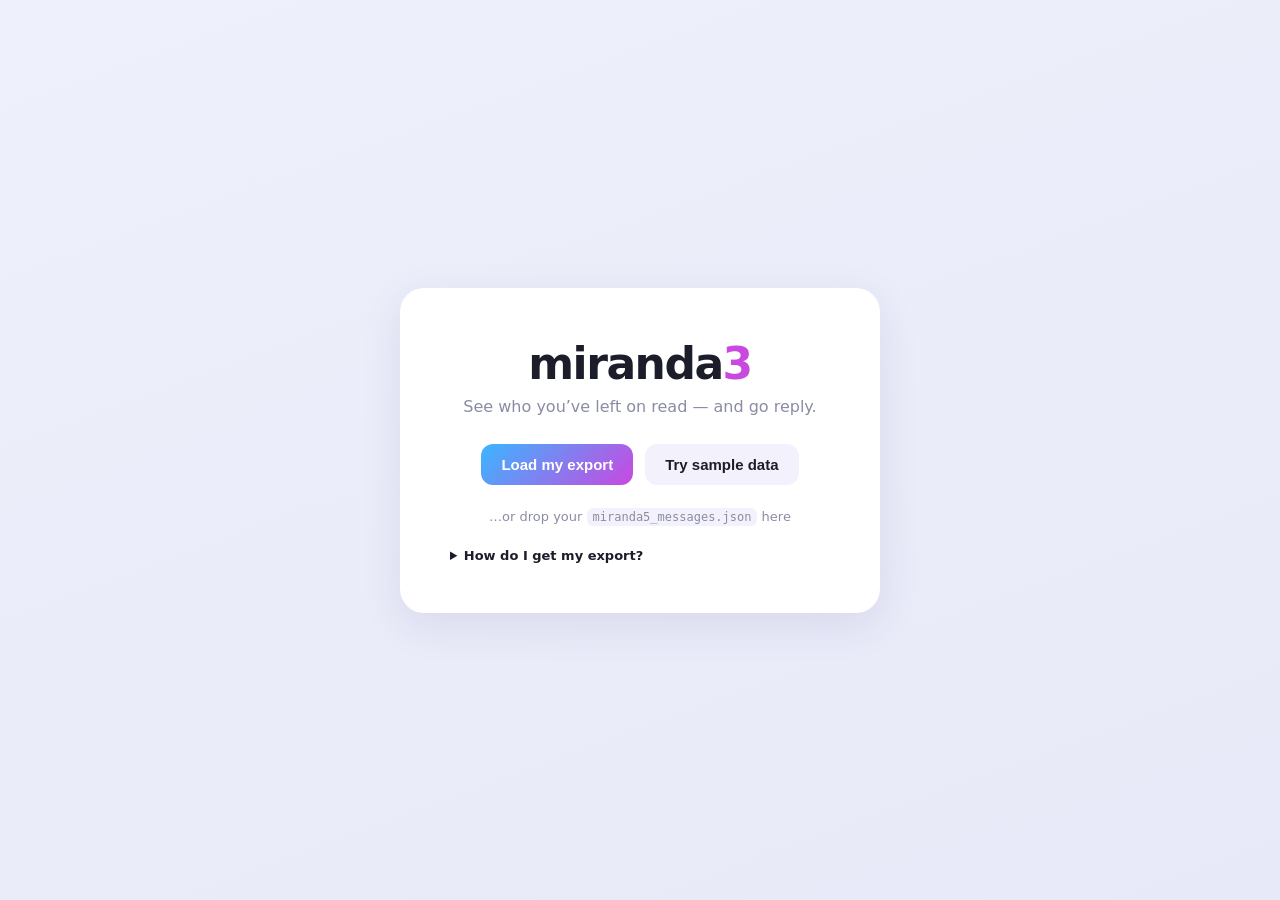
==== miranda.html @ cc1b2125 "Add self-contained miranda.html (single-file, double-clickable build) Bundles index.html + styles.cs" ====
<!DOCTYPE html>
<html lang="en">
<head>
<meta charset="UTF-8" />
<meta name="viewport" content="width=device-width, initial-scale=1.0" />
<title>Miranda3 — who's waiting on you</title>
<style>
:root {
  --bg: #eef0fb;
  --bg2: #e7e9f8;
  --card: #ffffff;
  --card2: #f3f1fb;
  --ink: #1c1d2b;
  --muted: #8a8ca3;
  --line: #e6e6f0;
  --green: #2dd4a0;
  --yellow: #f5c842;
  --orange: #f59e42;
  --red: #ef4444;
  --accent: #c948e0;
  --accent2: #3bb6ff;
  --shadow: 0 12px 40px rgba(60, 50, 120, 0.10);
}
[data-theme="dark"] {
  --bg: #0f1018;
  --bg2: #15172300;
  --card: #1b1d2b;
  --card2: #20223200;
  --ink: #f2f3fb;
  --muted: #8b8ea8;
  --line: #2a2c3e;
  --shadow: 0 12px 40px rgba(0, 0, 0, 0.35);
}

* { box-sizing: border-box; }
html, body { margin: 0; padding: 0; }
body {
  font-family: -apple-system, BlinkMacSystemFont, "Segoe UI", Inter, system-ui, sans-serif;
  background: linear-gradient(160deg, var(--bg), var(--bg2));
  color: var(--ink);
  min-height: 100vh;
  -webkit-font-smoothing: antialiased;
}
.screen { max-width: 980px; margin: 0 auto; padding: 24px; }

/* ── Logo ── */
.logo { font-size: 44px; font-weight: 800; letter-spacing: -1.5px; }
.logo span { color: var(--accent); }
.logo.small { font-size: 24px; }

/* ── Start screen ── */
#start { display: flex; align-items: center; justify-content: center; min-height: 100vh; }
.start-card {
  background: var(--card); border-radius: 24px; padding: 48px; max-width: 480px; width: 100%;
  box-shadow: var(--shadow); text-align: center; border: 2px dashed transparent; transition: border-color .15s;
}
.start-card.dragover { border-color: var(--accent); }
.tagline { color: var(--muted); margin: 8px 0 28px; font-size: 16px; }
.start-actions { display: flex; gap: 12px; justify-content: center; flex-wrap: wrap; }
.drop-hint { color: var(--muted); margin-top: 24px; font-size: 13px; }
.drop-hint code, .how code { background: var(--card2); padding: 2px 6px; border-radius: 6px; font-size: 12px; }
.how { margin-top: 24px; text-align: left; color: var(--muted); font-size: 13px; }
.how summary { cursor: pointer; color: var(--ink); font-weight: 600; }
.how ol { margin: 12px 0 0; padding-left: 20px; line-height: 1.7; }
.how .dl-cmd { color: var(--accent); font-weight: 600; text-decoration: none; }
.how .dl-cmd:hover { text-decoration: underline; }
.how .dl-cmd code { color: inherit; }
.how-note { display: block; font-size: 12px; opacity: .8; }

/* ── Buttons ── */
.btn { border: none; border-radius: 12px; padding: 12px 20px; font-size: 15px; font-weight: 600; cursor: pointer; transition: transform .1s, opacity .15s; }
.btn:active { transform: scale(.97); }
.btn.primary { background: linear-gradient(135deg, var(--accent2), var(--accent)); color: #fff; }
.btn.ghost { background: var(--card2); color: var(--ink); }
.btn.tiny { padding: 7px 14px; font-size: 13px; border-radius: 9px; }

/* ── Topbar ── */
.topbar { display: flex; align-items: center; justify-content: space-between; margin-bottom: 8px; }
.topbar-right { display: flex; align-items: center; gap: 10px; }
.updated { color: var(--muted); font-size: 12px; }

/* ── Hero ── */
.hero { display: grid; grid-template-columns: 1fr 1fr; gap: 24px; align-items: center; margin: 16px 0 32px; }
.score-wrap { display: flex; flex-direction: column; align-items: center; gap: 12px; }
.ring { position: relative; width: 200px; height: 200px; filter: drop-shadow(0 0 24px rgba(201,72,224,.25)); }
.ring svg { transform: rotate(-90deg); }
.ring-track { fill: none; stroke: var(--line); stroke-width: 12; }
.ring-fill { fill: none; stroke: url(#ringGrad); stroke-width: 12; stroke-linecap: round;
  stroke-dasharray: 540; stroke-dashoffset: 540; transition: stroke-dashoffset 1s cubic-bezier(.2,.8,.2,1); }
.ring-center { position: absolute; inset: 0; display: flex; flex-direction: column; align-items: center; justify-content: center; }
.score-num { font-size: 64px; font-weight: 800; line-height: 1; color: var(--yellow); }
.score-cap { font-size: 13px; letter-spacing: 2px; color: var(--muted); margin-top: 4px; }
.score-label { font-size: 18px; font-weight: 700; }

.stats { display: flex; flex-direction: column; gap: 14px; }
.stat { background: var(--card); border-radius: 18px; padding: 18px 22px; box-shadow: var(--shadow); }
.stat-val { font-size: 34px; font-weight: 800; }
.stat-cap { font-size: 12px; letter-spacing: 1.5px; color: var(--muted); margin: 2px 0 10px; }
.bar { height: 5px; background: var(--line); border-radius: 3px; overflow: hidden; }
.bar span { display: block; height: 100%; width: 0; background: var(--orange); border-radius: 3px; transition: width .8s; }
#barRate { background: var(--green); }

/* ── Action list ── */
.action-head { display: flex; align-items: baseline; justify-content: space-between; margin-bottom: 14px; }
.action-head h2 { margin: 0; font-size: 26px; }
.action-sub { color: var(--muted); font-size: 14px; }
.filters { display: flex; gap: 10px; margin-bottom: 18px; flex-wrap: wrap; }
.chip { background: var(--card2); border: 1px solid var(--line); border-radius: 999px; padding: 8px 16px;
  font-size: 14px; font-weight: 600; color: var(--muted); cursor: pointer; transition: all .15s; }
.chip.active { background: linear-gradient(135deg, var(--accent2), var(--accent)); color: #fff; border-color: transparent; }
.chip em { font-style: normal; opacity: .7; font-weight: 700; margin-left: 2px; }
.chip.active em { opacity: .9; }

.thread-list { display: flex; flex-direction: column; gap: 12px; }
.thread { display: flex; align-items: center; gap: 16px; background: var(--card); border-radius: 18px;
  padding: 16px 20px; box-shadow: var(--shadow); }
.avatar { width: 48px; height: 48px; border-radius: 50%; background: linear-gradient(135deg, #8a5cf6, #6d4cf0);
  color: #fff; display: flex; align-items: center; justify-content: center; font-size: 20px; font-weight: 700; flex-shrink: 0; }
.thread-main { flex: 1; min-width: 0; }
.thread-top { display: flex; justify-content: space-between; align-items: baseline; gap: 12px; }
.thread-name { font-weight: 700; font-size: 16px; }
.group-tag { font-size: 11px; font-weight: 700; letter-spacing: .3px; text-transform: uppercase;
  color: var(--accent); background: var(--card2); border-radius: 999px; padding: 2px 7px; vertical-align: middle; }
.thread-when { color: var(--muted); font-size: 13px; white-space: nowrap; }
.thread-when .dot { display: inline-block; width: 7px; height: 7px; border-radius: 50%; margin-left: 6px; vertical-align: middle; }
.thread-preview { color: var(--muted); font-size: 14px; margin-top: 3px; overflow: hidden; text-overflow: ellipsis; white-space: nowrap; }
.thread-preview b { color: var(--ink); font-weight: 600; }
.thread-actions { display: flex; gap: 8px; flex-shrink: 0; }
.go-btn { background: linear-gradient(135deg, var(--accent2), var(--accent)); color: #fff; border: none;
  border-radius: 12px; padding: 10px 16px; font-weight: 700; font-size: 14px; cursor: pointer; white-space: nowrap; text-decoration: none; display: inline-block; }
.go-btn:active { transform: scale(.97); }
.dismiss-btn { background: transparent; border: 1px solid var(--line); color: var(--muted); border-radius: 12px;
  padding: 10px 12px; cursor: pointer; font-size: 14px; }

.empty { text-align: center; color: var(--muted); padding: 48px 20px; font-size: 16px; }

.foot { display: flex; align-items: center; justify-content: space-between; margin-top: 32px; padding-top: 16px; border-top: 1px solid var(--line); }
.foot-note { color: var(--muted); font-size: 12px; }

@media (max-width: 720px) {
  .hero { grid-template-columns: 1fr; }
  .thread { flex-wrap: wrap; }
  .thread-actions { width: 100%; justify-content: flex-end; }
}

</style>
</head>
<body>

<!-- ───────────── Start screen ───────────── -->
<section id="start" class="screen">
  <div class="start-card" id="dropzone">
    <div class="logo">miranda<span>3</span></div>
    <p class="tagline">See who you’ve left on read — and go reply.</p>
    <div class="start-actions">
      <button class="btn primary" id="pickFile">Load my export</button>
      <button class="btn ghost" id="loadSample">Try sample data</button>
    </div>
    <p class="drop-hint">…or drop your <code>miranda5_messages.json</code> here</p>
    <details class="how">
      <summary>How do I get my export?</summary>
      <ol>
        <li>Grant <b>Full Disk Access</b> to Terminal (System Settings → Privacy &amp; Security).</li>
        <li>Double-click <code>export.command</code> in this folder.</li>
        <li>It writes <code>~/Desktop/miranda5_messages.json</code> — load that here.</li>
      </ol>
    </details>
    <input type="file" id="fileInput" accept="application/json,.json" hidden />
  </div>
</section>

<!-- ───────────── Dashboard ───────────── -->
<section id="dash" class="screen" hidden>
  <header class="topbar">
    <div class="logo small">miranda<span>3</span></div>
    <div class="topbar-right">
      <span class="updated" id="updated"></span>
      <button class="btn tiny ghost" id="refreshBtn" title="Re-read your export file — auto-updates when you re-run the export">↻ refresh</button>
      <button class="btn tiny ghost" id="darkToggle">dark mode</button>
      <button class="btn tiny ghost" id="reload">load other file</button>
    </div>
  </header>

  <div class="hero">
    <div class="score-wrap">
      <div class="ring" id="ring">
        <svg viewBox="0 0 200 200" width="200" height="200">
          <defs>
            <linearGradient id="ringGrad" x1="0%" y1="100%" x2="100%" y2="0%">
              <stop offset="0%" stop-color="#3bb6ff" />
              <stop offset="100%" stop-color="#c948e0" />
            </linearGradient>
          </defs>
          <circle class="ring-track" cx="100" cy="100" r="86" />
          <circle class="ring-fill" id="ringFill" cx="100" cy="100" r="86" />
        </svg>
        <div class="ring-center">
          <div class="score-num" id="scoreNum">--</div>
          <div class="score-cap">SCORE</div>
        </div>
      </div>
      <div class="score-label" id="scoreLabel"></div>
    </div>

    <div class="stats">
      <div class="stat">
        <div class="stat-val" id="statRate">--%</div>
        <div class="stat-cap">REPLY RATE</div>
        <div class="bar"><span id="barRate"></span></div>
      </div>
      <div class="stat">
        <div class="stat-val" id="statWait">--</div>
        <div class="stat-cap">AVG WAIT</div>
        <div class="bar"><span id="barWait"></span></div>
      </div>
      <div class="stat">
        <div class="stat-val" id="statHang">--</div>
        <div class="stat-cap">WAITING ON YOU</div>
        <div class="bar"><span id="barHang"></span></div>
      </div>
    </div>
  </div>

  <div class="action">
    <div class="action-head">
      <h2>Action needed</h2>
      <span class="action-sub" id="actionSub"></span>
    </div>

    <div class="filters" id="filters">
      <button class="chip active" data-bucket="1d">1 day <em></em></button>
      <button class="chip" data-bucket="7d">7 days <em></em></button>
      <button class="chip" data-bucket="30d">30 days <em></em></button>
      <button class="chip" data-bucket="90d">90 days <em></em></button>
    </div>

    <div class="thread-list" id="threads"></div>
    <div class="empty" id="emptyState" hidden>🎉 Nobody’s waiting on you in this window. Inbox zero vibes.</div>
  </div>

  <footer class="foot">
    <button class="btn tiny ghost" id="showDismissed"></button>
    <span class="foot-note">All data stays in this browser. Nothing is uploaded.</span>
  </footer>
</section>

<script>
/*
 * Miranda3 core logic — pure functions, no DOM.
 *
 * Shared by the browser app (app.js) and the Node smoke test (test/smoke.js).
 * Everything here operates on the conversation objects produced by
 * export.command and is deterministic given a `now` timestamp, so it can be
 * unit-tested without a browser or a real chat.db.
 */
(function (root, factory) {
  if (typeof module === 'object' && module.exports) {
    module.exports = factory();
  } else {
    root.Miranda = factory();
  }
})(typeof self !== 'undefined' ? self : this, function () {
  'use strict';

  var HOUR = 3600000;
  var DAY = 86400000;

  // Time buckets the user asked for: unanswered texts in the last 1 / 7 / 30 / 90 days.
  // `maxDays` is the upper bound (inclusive) on how long a thread has been waiting.
  var BUCKETS = [
    { key: '1d', label: '1 day', maxDays: 1 },
    { key: '7d', label: '7 days', maxDays: 7 },
    { key: '30d', label: '30 days', maxDays: 30 },
    { key: '90d', label: '90 days', maxDays: 90 }
  ];

  function getCategory(c) {
    // A manual override (set in the UI) always wins.
    if (c.override) return c.override;
    return c.category || 'uncategorized';
  }

  // Hours since the conversation's last message. Used everywhere for "how long
  // have they been waiting on me".
  function waitHours(c, now) {
    if (!c.last_message_at) return 0;
    return (now - new Date(c.last_message_at).getTime()) / HOUR;
  }

  function waitDays(c, now) {
    return waitHours(c, now) / 24;
  }

  // 1:1, personal, not spam/delivery. This backs the responsiveness *score*,
  // which is deliberately 1:1-only — group dynamics don't imply a personal
  // reply obligation, so folding them in would distort the score.
  function isPersonal(c) {
    if (c.is_group) return false;
    var cat = getCategory(c);
    return cat !== 'spam' && cat !== 'delivery';
  }

  // Inbox eligibility for the "waiting on you" list. Same as isPersonal but
  // ALSO includes group chats of any size (still excludes spam/delivery). The
  // list shows these groups; the score (isPersonal) still ignores them, so
  // group dynamics never distort your responsiveness number.
  function inInbox(c) {
    var cat = getCategory(c);
    if (cat === 'spam' || cat === 'delivery') return false;
    return true;
  }

  // "Waiting on you": inbox-eligible (1:1 or group), they sent the last
  // substantive message, and you have not dismissed it.
  function needsResponse(c, dismissed) {
    if (!inInbox(c)) return false;
    if (c.i_replied_last) return false;
    if (dismissed && dismissed[c.id]) return false;
    return true;
  }

  // Which time bucket a waiting conversation falls into. Buckets are cumulative
  // windows (1d ⊂ 7d ⊂ 30d ⊂ 90d); `bucketKeyFor` returns the *tightest* one.
  function bucketKeyFor(c, now) {
    var d = waitDays(c, now);
    for (var i = 0; i < BUCKETS.length; i++) {
      if (d <= BUCKETS[i].maxDays) return BUCKETS[i].key;
    }
    return null; // older than 90 days — outside the tracked window
  }

  // Conversations waiting on you within a given bucket window (cumulative).
  // bucketKey null/'all' => everything up to 90 days.
  function waitingInBucket(conversations, bucketKey, now, dismissed) {
    var maxDays = 90;
    if (bucketKey && bucketKey !== 'all') {
      var b = BUCKETS.filter(function (x) { return x.key === bucketKey; })[0];
      if (b) maxDays = b.maxDays;
    }
    return conversations
      .filter(function (c) { return needsResponse(c, dismissed); })
      .filter(function (c) { return waitDays(c, now) <= maxDays; })
      .sort(function (a, b) { return waitHours(b, now) - waitHours(a, now); });
  }

  // Count of waiting threads in each cumulative bucket.
  function bucketCounts(conversations, now, dismissed) {
    var out = {};
    BUCKETS.forEach(function (b) {
      out[b.key] = waitingInBucket(conversations, b.key, now, dismissed).length;
    });
    return out;
  }

  // ── Score ────────────────────────────────────────────────────────────────
  // 0–100 responsiveness over the eligible personal set.
  //   reply rate   45%  — share of threads where you got the last word
  //   reply speed  25%  — penalize slow average response on open threads
  //   hanging      30%  — penalize open threads, older ones weigh more
  function computeScore(conversations, now, dismissed) {
    var personal = conversations.filter(isPersonal);
    if (!personal.length) {
      return { score: 100, rate: 100, speed: 0, speedScore: 100, hanging: 0, hangingScore: 100, replied: 0, total: 0 };
    }
    var replied = personal.filter(function (c) { return c.i_replied_last || (dismissed && dismissed[c.id]); });
    var unreplied = personal.filter(function (c) { return !c.i_replied_last && !(dismissed && dismissed[c.id]); });
    var total = personal.length;
    var rate = Math.round((replied.length / total) * 100);

    var avgWait = 0;
    if (unreplied.length) {
      avgWait = unreplied.reduce(function (s, c) {
        if (!c.last_message_at) return s;
        return s + waitHours(c, now);
      }, 0) / unreplied.length;
    }
    var speedScore = 100;
    if (avgWait > 1) speedScore = Math.max(0, Math.round(100 - (avgWait / 72) * 100));

    var hp = 0;
    unreplied.forEach(function (c) {
      if (!c.last_message_at) return;
      var h = waitHours(c, now);
      if (h < 1) hp += 1; else if (h < 24) hp += 3; else if (h < 72) hp += 6; else hp += 10;
    });
    var hangingScore = Math.max(0, 100 - hp);

    var score = Math.round(rate * 0.45 + speedScore * 0.25 + hangingScore * 0.30);
    return {
      score: Math.max(0, Math.min(100, score)),
      rate: rate,
      speed: avgWait,
      speedScore: speedScore,
      hanging: unreplied.length,
      hangingScore: hangingScore,
      replied: replied.length,
      total: total
    };
  }

  function scoreLabel(score) {
    if (score <= 15) return 'actively ghosting 👻';
    if (score <= 35) return 'bad texter 😬';
    if (score <= 55) return 'hit or miss 🎲';
    if (score <= 75) return 'solid 👍';
    if (score <= 90) return 'on it ⚡️';
    return 'ELITE responder 🏆';
  }

  function scoreColorVar(s) {
    if (s >= 85) return 'var(--green)';
    if (s >= 65) return 'var(--yellow)';
    if (s >= 40) return 'var(--orange)';
    return 'var(--red)';
  }

  // ── Display helpers ────────────────────────────────────────────────────────
  function displayName(c) {
    if (c.is_group && c.group_name && c.group_name.trim()) return c.group_name.trim();
    return c.contact_name || c.phone || 'Unknown';
  }

  function initial(c) {
    var n = displayName(c).trim();
    return n ? n[0].toUpperCase() : '?';
  }

  function relTime(d, now) {
    if (!d) return '';
    var ms = now - new Date(d).getTime();
    var m = Math.floor(ms / 60000), h = Math.floor(ms / HOUR), dy = Math.floor(ms / DAY);
    if (m < 1) return 'now';
    if (m < 60) return m + 'm';
    if (h < 24) return h + 'h';
    if (dy < 7) return dy + 'd';
    return new Date(d).toLocaleDateString('en-US', { month: 'short', day: 'numeric' });
  }

  function fmtSpeed(h) {
    if (h < 1) return '<1h';
    if (h < 48) return Math.round(h) + 'h';
    return Math.round(h / 24) + 'd';
  }

  // Builds the `sms:` URL macOS hands to Messages.app, opening that thread.
  function buildSmsHref(phone) {
    var clean = String(phone || '').replace(/\s/g, '');
    if (!clean) return null;
    // Only follow if it looks like a real number (avoid synthetic group labels).
    if (!/^\+?\d+$/.test(clean)) return null;
    return 'sms:' + clean;
  }

  return {
    BUCKETS: BUCKETS,
    HOUR: HOUR,
    DAY: DAY,
    getCategory: getCategory,
    waitHours: waitHours,
    waitDays: waitDays,
    isPersonal: isPersonal,
    inInbox: inInbox,
    needsResponse: needsResponse,
    bucketKeyFor: bucketKeyFor,
    waitingInBucket: waitingInBucket,
    bucketCounts: bucketCounts,
    computeScore: computeScore,
    scoreLabel: scoreLabel,
    scoreColorVar: scoreColorVar,
    displayName: displayName,
    initial: initial,
    relTime: relTime,
    fmtSpeed: fmtSpeed,
    buildSmsHref: buildSmsHref
  };
});

/*
 * Miranda3 sample data generator.
 *
 * Produces a realistic export-shaped payload with conversations spread across
 * the 1 / 7 / 30 / 90-day buckets, plus replied threads and noise (spam,
 * delivery, group) so the score and filters are meaningful. Dates are relative
 * to "now" so the demo never goes stale.
 */
(function (root, factory) {
  if (typeof module === 'object' && module.exports) {
    module.exports = factory();
  } else {
    root.MirandaSample = factory();
  }
})(typeof self !== 'undefined' ? self : this, function () {
  'use strict';

  function generateSampleData(now) {
    now = now || Date.now();
    var iso = function (msAgo) { return new Date(now - msAgo).toISOString(); };
    var H = 3600000, D = 86400000;

    // [name, phone, hoursWaiting, lastText, repliedLast, extraMsgs]
    var waiting = [
      ['Gemma Colon', '+12125550111', 5 * H, 'Omg thank you! I miss you too are you back in nyc?!', false],
      ['Liz Chen', '+12125550112', 20 * H, 'lmk if you’re free this week, would love to catch up', false],
      ['Gayatri Rao', '+12125550113', 6 * D, 'Hi Sarah! How are you doing? Would love to chat in the coming days, was thinking of grabbing coffee', false],
      ['Marcus Webb', '+12125550114', 4 * D, 'did you ever hear back about the thing? no rush', false],
      ['Dad', '+12125550115', 12 * D, 'call your mother. and me. but mostly her.', false],
      ['Priya Nair', '+12125550116', 22 * D, 'sending you that doc — let me know your thoughts whenever', false],
      ['Jordan Diaz', '+12125550117', 40 * D, 'hey! random but are you still doing the pottery class?', false],
      ['Sam Okafor', '+12125550118', 75 * D, 'happy belated! we should really catch up soon', false]
    ];

    // [name, phone, hoursAgo, lastTextFromMe]
    var replied = [
      ['Rachel Green', '+12125550201', 5 * H, 'Always.'],
      ['Blair Waldorf', '+12125550202', 30 * H, 'I can do one.'],
      ['Joey Tribbiani', '+12125550203', 3 * D, 'How many sandwiches are we talking?'],
      ['Elaine Benes', '+12125550204', 9 * D, 'Also I support the anti-dancing stance.'],
      ['Rory Gilmore', '+12125550205', 20 * D, 'Honestly proud of you.'],
      ['Ron Swanson', '+12125550206', 55 * D, 'Sending now.']
    ];

    var conversations = [];

    waiting.forEach(function (w, i) {
      var name = w[0], phone = w[1], hoursWait = w[2], text = w[3];
      conversations.push({
        id: 'iMessage;-;' + phone,
        contact_name: name,
        phone: phone,
        is_group: false,
        group_name: null,
        category: 'personal',
        last_message_at: iso(hoursWait),
        last_message_text: text,
        i_replied_last: false,
        latest_inbound_at: iso(hoursWait),
        message_count_30d: 8 + i,
        messages: [
          { text: 'hey! it’s been a minute', from_me: false, date: iso(hoursWait + 2 * H) },
          { text: text, from_me: false, date: iso(hoursWait) }
        ]
      });
    });

    replied.forEach(function (r, i) {
      var name = r[0], phone = r[1], ago = r[2], text = r[3];
      conversations.push({
        id: 'iMessage;-;' + phone,
        contact_name: name,
        phone: phone,
        is_group: false,
        group_name: null,
        category: 'personal',
        last_message_at: iso(ago),
        last_message_text: text,
        i_replied_last: true,
        latest_inbound_at: iso(ago + H),
        message_count_30d: 4 + i,
        messages: [
          { text: 'thanks for the other day!', from_me: false, date: iso(ago + H) },
          { text: text, from_me: true, date: iso(ago) }
        ]
      });
    });

    // Noise — spam/delivery are excluded from the inbox and the score. The
    // group chat below shows in the inbox (waiting list) but not the score.
    conversations.push({
      id: 'iMessage;-;88202', contact_name: null, phone: '88202', is_group: false, group_name: null,
      category: 'spam', last_message_at: iso(4 * H), latest_inbound_at: iso(4 * H), i_replied_last: false,
      last_message_text: 'Your verification code is 884201. Do not share this code.', message_count_30d: 1,
      messages: [{ text: 'Your verification code is 884201. Do not share this code.', from_me: false, date: iso(4 * H) }]
    });
    conversations.push({
      id: 'iMessage;-;DoorDash', contact_name: 'DoorDash', phone: '305-DASH', is_group: false, group_name: null,
      category: 'delivery', last_message_at: iso(2 * H), latest_inbound_at: iso(2 * H), i_replied_last: false,
      last_message_text: 'Your DoorDash order is 4 minutes away.', message_count_30d: 1,
      messages: [{ text: 'Your DoorDash order is 4 minutes away.', from_me: false, date: iso(2 * H) }]
    });
    conversations.push({
      id: 'iMessage;chat;sundayroast', contact_name: null, phone: 'Group · 5 people', is_group: true,
      participant_count: 5, group_name: 'Sunday Roast Crew', category: 'personal', last_message_at: iso(3 * H),
      latest_inbound_at: iso(3 * H), i_replied_last: false, last_message_text: 'next round on me', message_count_30d: 12,
      messages: [{ text: 'who’s in for brunch', from_me: false, date: iso(4 * H) }, { text: 'next round on me', from_me: false, date: iso(3 * H) }]
    });
    // Large group (14 people) — shows in the inbox like any group, but is
    // still excluded from the responsiveness score.
    conversations.push({
      id: 'iMessage;chat;collegecrew', contact_name: null, phone: 'Group · 14 people', is_group: true,
      participant_count: 14, group_name: 'College Crew 🎓', category: 'personal', last_message_at: iso(2 * H),
      latest_inbound_at: iso(2 * H), i_replied_last: false, last_message_text: 'anyone going to the reunion??', message_count_30d: 200,
      messages: [{ text: 'anyone going to the reunion??', from_me: false, date: iso(2 * H) }]
    });

    conversations.sort(function (a, b) {
      return (b.last_message_at || '').localeCompare(a.last_message_at || '');
    });

    return {
      app: 'Miranda3',
      version: '3.0',
      exported_at: new Date(now).toISOString(),
      sample: true,
      conversations: conversations
    };
  }

  return { generateSampleData: generateSampleData };
});

/* Miranda3 app — DOM glue around core.js. Vanilla JS, no build step. */
(function () {
  'use strict';
  var M = window.Miranda;

  var LS_DATA = 'miranda3.data';
  var LS_DISMISSED = 'miranda3.dismissed';
  var LS_THEME = 'miranda3.theme';
  var LS_HISTORY = 'miranda3.history';

  var S = {
    conversations: [],
    exportedAt: null,
    bucket: '1d',
    dismissed: load(LS_DISMISSED) || {},
    showingDismissed: false
  };

  function load(key) { try { return JSON.parse(localStorage.getItem(key)); } catch (e) { return null; } }
  function save(key, val) { try { localStorage.setItem(key, JSON.stringify(val)); } catch (e) {} }
  function $(id) { return document.getElementById(id); }

  // ── File handle (File System Access API) ─────────────────────────────────────
  // Lets us remember the export file so "Refresh" re-reads it with no picker,
  // and auto-reload when the export script rewrites it. Chromium-only; every
  // path degrades gracefully to the classic <input type=file> on other browsers.
  var FH = null;            // connected FileSystemFileHandle
  var fhMtime = null;       // lastModified of the data we currently show
  var pollTimer = null;
  var HDB = 'miranda3.fs', HSTORE = 'handles', HKEY = 'export';

  function supportsFS() { return typeof window.showOpenFilePicker === 'function'; }

  function hdb(cb) {
    try {
      var rq = indexedDB.open(HDB, 1);
      rq.onupgradeneeded = function () { rq.result.createObjectStore(HSTORE); };
      rq.onsuccess = function () { cb(rq.result); };
      rq.onerror = function () { cb(null); };
    } catch (e) { cb(null); }
  }
  function hSet(val) { hdb(function (db) { if (db) try { db.transaction(HSTORE, 'readwrite').objectStore(HSTORE).put(val, HKEY); } catch (e) {} }); }
  function hGet(cb) { hdb(function (db) { if (!db) return cb(null); try { var r = db.transaction(HSTORE, 'readonly').objectStore(HSTORE).get(HKEY); r.onsuccess = function () { cb(r.result || null); }; r.onerror = function () { cb(null); }; } catch (e) { cb(null); } }); }

  function fhPermission(handle, interactive) {
    if (!handle || !handle.queryPermission) return Promise.resolve(true);
    return handle.queryPermission({ mode: 'read' }).then(function (p) {
      if (p === 'granted') return true;
      if (!interactive || !handle.requestPermission) return false;
      return handle.requestPermission({ mode: 'read' }).then(function (r) { return r === 'granted'; });
    });
  }

  function fhRead(handle) {
    return handle.getFile().then(function (file) {
      return file.text().then(function (text) {
        var data = JSON.parse(text);
        if (!data || !Array.isArray(data.conversations)) throw new Error('no conversations array');
        fhMtime = file.lastModified;
        return data;
      });
    });
  }

  // Connect a file via the OS picker and remember it for future refreshes.
  function pickViaFS() {
    window.showOpenFilePicker({
      multiple: false,
      types: [{ description: 'Miranda export', accept: { 'application/json': ['.json'] } }]
    }).then(function (handles) {
      FH = handles[0];
      hSet(FH);
      return fhRead(FH).then(function (data) { adopt(data); startPolling(); });
    }).catch(function (err) {
      if (err && err.name === 'AbortError') return;   // user cancelled the picker
      alert('Could not open that file.\n\n' + (err && err.message));
    });
  }

  // The Refresh button: re-read the remembered file. Falls back to the picker.
  function refresh(interactive) {
    if (!FH) { if (supportsFS()) pickViaFS(); else $('fileInput').click(); return; }
    fhPermission(FH, interactive).then(function (okp) {
      if (!okp) { if (interactive) pickViaFS(); return; }   // permission lapsed → reconnect
      fhRead(FH).then(function (data) { adopt(data); startPolling(); })
        .catch(function (e) { if (interactive) alert('Could not refresh.\n\n' + (e && e.message)); });
    });
  }

  // Watch the connected file; when the export rewrites it, reload automatically.
  function startPolling() {
    if (pollTimer || !FH) return;
    pollTimer = setInterval(function () {
      if (document.hidden || !FH) return;
      fhPermission(FH, false).then(function (okp) {
        if (!okp) return;
        FH.getFile().then(function (file) {
          if (fhMtime != null && file.lastModified > fhMtime) {
            file.text().then(function (text) {
              try {
                var data = JSON.parse(text);
                if (data && Array.isArray(data.conversations)) { fhMtime = file.lastModified; adopt(data); }
              } catch (e) {}
            });
          }
        }).catch(function () {});
      });
    }, 4000);
  }

  // ── Boot ───────────────────────────────────────────────────────────────────
  function init() {
    if (load(LS_THEME) === 'dark') document.documentElement.setAttribute('data-theme', 'dark');

    wireStart();
    wireDash();

    if (!supportsFS()) { $('refreshBtn').hidden = true; }

    var saved = load(LS_DATA);
    if (saved && saved.conversations) {
      adopt(saved);
    }

    // Reconnect a previously-remembered file. Browsers usually require a click
    // to re-grant access after a reload, so if permission isn't already live we
    // keep the handle ready and let the Refresh button prompt for it.
    if (supportsFS()) {
      hGet(function (h) {
        if (!h) return;
        FH = h;
        fhPermission(h, false).then(function (okp) {
          if (okp) refresh(false);
        });
      });
    }
  }

  function wireStart() {
    var dz = $('dropzone');
    // Prefer the File System Access picker (gives us a re-readable handle);
    // fall back to the classic file input where it isn't supported.
    $('pickFile').onclick = function () { if (supportsFS()) pickViaFS(); else $('fileInput').click(); };
    $('fileInput').onchange = function (e) {
      var f = e.target.files[0];
      if (f) readFile(f);
    };
    $('loadSample').onclick = function () {
      adopt(window.MirandaSample.generateSampleData(Date.now()));
    };
    ['dragenter', 'dragover'].forEach(function (ev) {
      dz.addEventListener(ev, function (e) { e.preventDefault(); dz.classList.add('dragover'); });
    });
    ['dragleave', 'drop'].forEach(function (ev) {
      dz.addEventListener(ev, function (e) { e.preventDefault(); dz.classList.remove('dragover'); });
    });
    dz.addEventListener('drop', function (e) {
      var it = e.dataTransfer.items && e.dataTransfer.items[0];
      if (it && it.getAsFileSystemHandle) {
        // Chromium: capture a persistent handle from the drop so Refresh works.
        it.getAsFileSystemHandle().then(function (h) {
          if (h && h.kind === 'file') { FH = h; hSet(FH); fhRead(FH).then(function (d) { adopt(d); startPolling(); }); }
          else { var f = e.dataTransfer.files[0]; if (f) readFile(f); }
        }).catch(function () { var f = e.dataTransfer.files[0]; if (f) readFile(f); });
        return;
      }
      var f = e.dataTransfer.files[0];
      if (f) readFile(f);
    });
  }

  function readFile(file) {
    var r = new FileReader();
    r.onload = function () {
      try {
        var data = JSON.parse(r.result);
        if (!data || !Array.isArray(data.conversations)) throw new Error('no conversations array');
        adopt(data);
      } catch (err) {
        alert('Could not read that file — expected a miranda5_messages.json export.\n\n' + err.message);
      }
    };
    r.readAsText(file);
  }

  function adopt(data) {
    S.conversations = data.conversations || [];
    S.exportedAt = data.exported_at || null;
    S.isSample = !!data.sample;
    save(LS_DATA, data);
    $('start').hidden = true;
    $('dash').hidden = false;
    recordHistory();
    render();
  }

  // ── Dashboard wiring ────────────────────────────────────────────────────────
  function wireDash() {
    $('darkToggle').onclick = function () {
      var dark = document.documentElement.getAttribute('data-theme') === 'dark';
      if (dark) { document.documentElement.removeAttribute('data-theme'); save(LS_THEME, 'light'); }
      else { document.documentElement.setAttribute('data-theme', 'dark'); save(LS_THEME, 'dark'); }
    };
    $('refreshBtn').onclick = function () { refresh(true); };
    $('reload').onclick = function () {
      $('dash').hidden = true;
      $('start').hidden = false;
    };
    $('filters').addEventListener('click', function (e) {
      var btn = e.target.closest('.chip');
      if (!btn) return;
      S.bucket = btn.getAttribute('data-bucket');
      S.showingDismissed = false;
      [].forEach.call(document.querySelectorAll('.chip'), function (c) { c.classList.remove('active'); });
      btn.classList.add('active');
      renderThreads();
    });
    $('showDismissed').onclick = function () {
      S.showingDismissed = !S.showingDismissed;
      renderThreads();
    };
  }

  // ── Render ──────────────────────────────────────────────────────────────────
  function render() {
    renderScore();
    renderFilters();
    renderThreads();
    var live = (FH && !S.isSample) ? ' · ↻ live' : '';
    if (S.exportedAt) {
      $('updated').textContent = 'Updated ' + M.relTime(S.exportedAt, Date.now()) +
        (S.isSample ? ' · sample data' : ' ago') + live;
    } else {
      $('updated').textContent = (S.isSample ? 'sample data' : '') + live;
    }
  }

  function renderScore() {
    var now = Date.now();
    var s = M.computeScore(S.conversations, now, S.dismissed);

    $('scoreNum').textContent = s.score;
    $('scoreNum').style.color = M.scoreColorVar(s.score);
    $('scoreLabel').textContent = M.scoreLabel(s.score);

    var circ = 540;
    $('ringFill').style.strokeDashoffset = circ - (circ * s.score / 100);

    $('statRate').textContent = s.rate + '%';
    $('barRate').style.width = s.rate + '%';

    $('statWait').textContent = s.hanging ? M.fmtSpeed(s.speed) : '0h';
    $('barWait').style.width = Math.min(100, (s.speed / 72) * 100) + '%';

    $('statHang').textContent = s.hanging;
    $('barHang').style.width = Math.min(100, s.hanging * 9) + '%';
  }

  function renderFilters() {
    var counts = M.bucketCounts(S.conversations, Date.now(), S.dismissed);
    [].forEach.call(document.querySelectorAll('.chip'), function (chip) {
      var k = chip.getAttribute('data-bucket');
      chip.querySelector('em').textContent = counts[k] != null ? '(' + counts[k] + ')' : '';
    });
    var total = counts['90d'] || 0;
    $('actionSub').textContent = total + (total === 1 ? ' person' : ' people') + ' waiting on you';
  }

  function renderThreads() {
    var now = Date.now();
    var box = $('threads');
    box.innerHTML = '';

    var list;
    if (S.showingDismissed) {
      list = S.conversations.filter(function (c) { return S.dismissed[c.id]; });
    } else {
      list = M.waitingInBucket(S.conversations, S.bucket, now, S.dismissed);
    }

    var dismissedCount = Object.keys(S.dismissed).filter(function (id) {
      return S.conversations.some(function (c) { return c.id === id; });
    }).length;
    $('showDismissed').textContent = S.showingDismissed
      ? '← back to action list'
      : (dismissedCount ? 'view dismissed (' + dismissedCount + ')' : '');
    $('showDismissed').style.visibility = (dismissedCount || S.showingDismissed) ? 'visible' : 'hidden';

    if (!list.length) {
      $('emptyState').hidden = false;
      $('emptyState').textContent = S.showingDismissed
        ? 'Nothing dismissed.'
        : '🎉 Nobody’s waiting on you in this window. Inbox zero vibes.';
      return;
    }
    $('emptyState').hidden = true;

    list.forEach(function (c) { box.appendChild(threadEl(c, now)); });
  }

  function threadEl(c, now) {
    var el = document.createElement('div');
    el.className = 'thread';

    var hrs = M.waitHours(c, now);
    var color = hrs < 24 ? 'var(--yellow)' : hrs < 72 ? 'var(--orange)' : 'var(--red)';
    var preview = escapeHtml(c.last_message_text || '');
    var sender = c.is_group ? '' : 'Them: ';

    var groupTag = c.is_group
      ? ' <span class="group-tag">group' + (c.participant_count ? ' · ' + c.participant_count : '') + '</span>'
      : '';

    el.innerHTML =
      '<div class="avatar">' + escapeHtml(M.initial(c)) + '</div>' +
      '<div class="thread-main">' +
        '<div class="thread-top">' +
          '<span class="thread-name">' + escapeHtml(M.displayName(c)) + groupTag + '</span>' +
          '<span class="thread-when">' + escapeHtml(M.relTime(c.last_message_at, now)) +
            '<span class="dot" style="background:' + color + '"></span></span>' +
        '</div>' +
        '<div class="thread-preview"><b>' + sender + '</b>' + preview + '</div>' +
      '</div>';

    var actions = document.createElement('div');
    actions.className = 'thread-actions';

    if (!S.showingDismissed) {
      var dismiss = document.createElement('button');
      dismiss.className = 'dismiss-btn';
      dismiss.title = 'Dismiss — I don’t owe a reply';
      dismiss.textContent = '✕';
      dismiss.onclick = function () {
        S.dismissed[c.id] = { at: Date.now(), inbound: c.latest_inbound_at || c.last_message_at };
        save(LS_DISMISSED, S.dismissed);
        render();
      };
      actions.appendChild(dismiss);
    } else {
      var restore = document.createElement('button');
      restore.className = 'dismiss-btn';
      restore.textContent = 'restore';
      restore.onclick = function () {
        delete S.dismissed[c.id];
        save(LS_DISMISSED, S.dismissed);
        render();
      };
      actions.appendChild(restore);
    }

    // Groups have no single sms: target (the export's phone is just one member),
    // so don't deep-link them — send the user to Messages to pick the thread.
    var href = c.is_group ? null : M.buildSmsHref(c.phone);
    var go = document.createElement('a');
    go.className = 'go-btn';
    go.textContent = 'Go to iMessage →';
    if (href) { go.href = href; }
    else {
      go.href = '#';
      go.title = 'Open Messages and pick this thread';
      go.onclick = function (e) {
        e.preventDefault();
        alert(c.is_group
          ? 'Group chat — open Messages and pick “' + M.displayName(c) + '”.'
          : 'No phone/handle on this thread (group or short code).');
      };
    }
    actions.appendChild(go);

    el.appendChild(actions);
    return el;
  }

  // One score snapshot per day (last 90 kept) — backs a future trend view.
  function recordHistory() {
    var hist = load(LS_HISTORY) || [];
    var s = M.computeScore(S.conversations, Date.now(), S.dismissed);
    var day = new Date().toISOString().slice(0, 10);
    var idx = hist.findIndex(function (h) { return h.date === day; });
    var entry = { date: day, score: s.score, rate: s.rate, hanging: s.hanging };
    if (idx >= 0) hist[idx] = entry; else hist.push(entry);
    if (hist.length > 90) hist = hist.slice(-90);
    save(LS_HISTORY, hist);
  }

  function escapeHtml(s) {
    return String(s == null ? '' : s)
      .replace(/&/g, '&amp;').replace(/</g, '&lt;').replace(/>/g, '&gt;')
      .replace(/"/g, '&quot;').replace(/'/g, '&#39;');
  }

  document.addEventListener('DOMContentLoaded', init);
})();

</script>
</body>
</html>
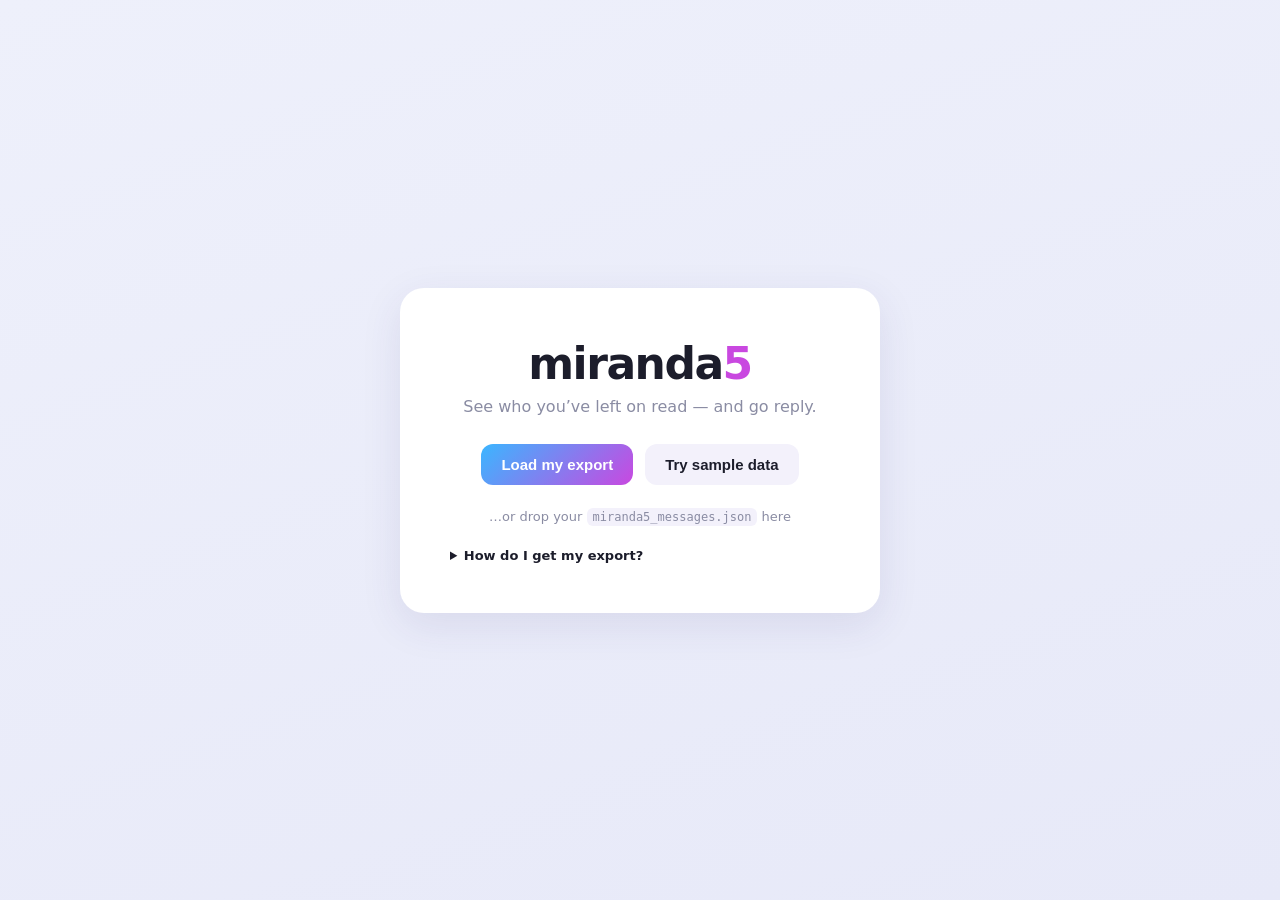
==== commit ef60d117: "Rename visible app branding to Miranda5 Updates the page title and logo from miranda3 to miranda5 so" ====
--- a/miranda.html
+++ b/miranda.html
@@ -3,7 +3,7 @@
 <head>
 <meta charset="UTF-8" />
 <meta name="viewport" content="width=device-width, initial-scale=1.0" />
-<title>Miranda3 — who's waiting on you</title>
+<title>Miranda5 — who's waiting on you</title>
 <style>
 :root {
   --bg: #eef0fb;
@@ -150,7 +150,7 @@
 <!-- ───────────── Start screen ───────────── -->
 <section id="start" class="screen">
   <div class="start-card" id="dropzone">
-    <div class="logo">miranda<span>3</span></div>
+    <div class="logo">miranda<span>5</span></div>
     <p class="tagline">See who you’ve left on read — and go reply.</p>
     <div class="start-actions">
       <button class="btn primary" id="pickFile">Load my export</button>
@@ -172,7 +172,7 @@
 <!-- ───────────── Dashboard ───────────── -->
 <section id="dash" class="screen" hidden>
   <header class="topbar">
-    <div class="logo small">miranda<span>3</span></div>
+    <div class="logo small">miranda<span>5</span></div>
     <div class="topbar-right">
       <span class="updated" id="updated"></span>
       <button class="btn tiny ghost" id="refreshBtn" title="Re-read your export file — auto-updates when you re-run the export">↻ refresh</button>
